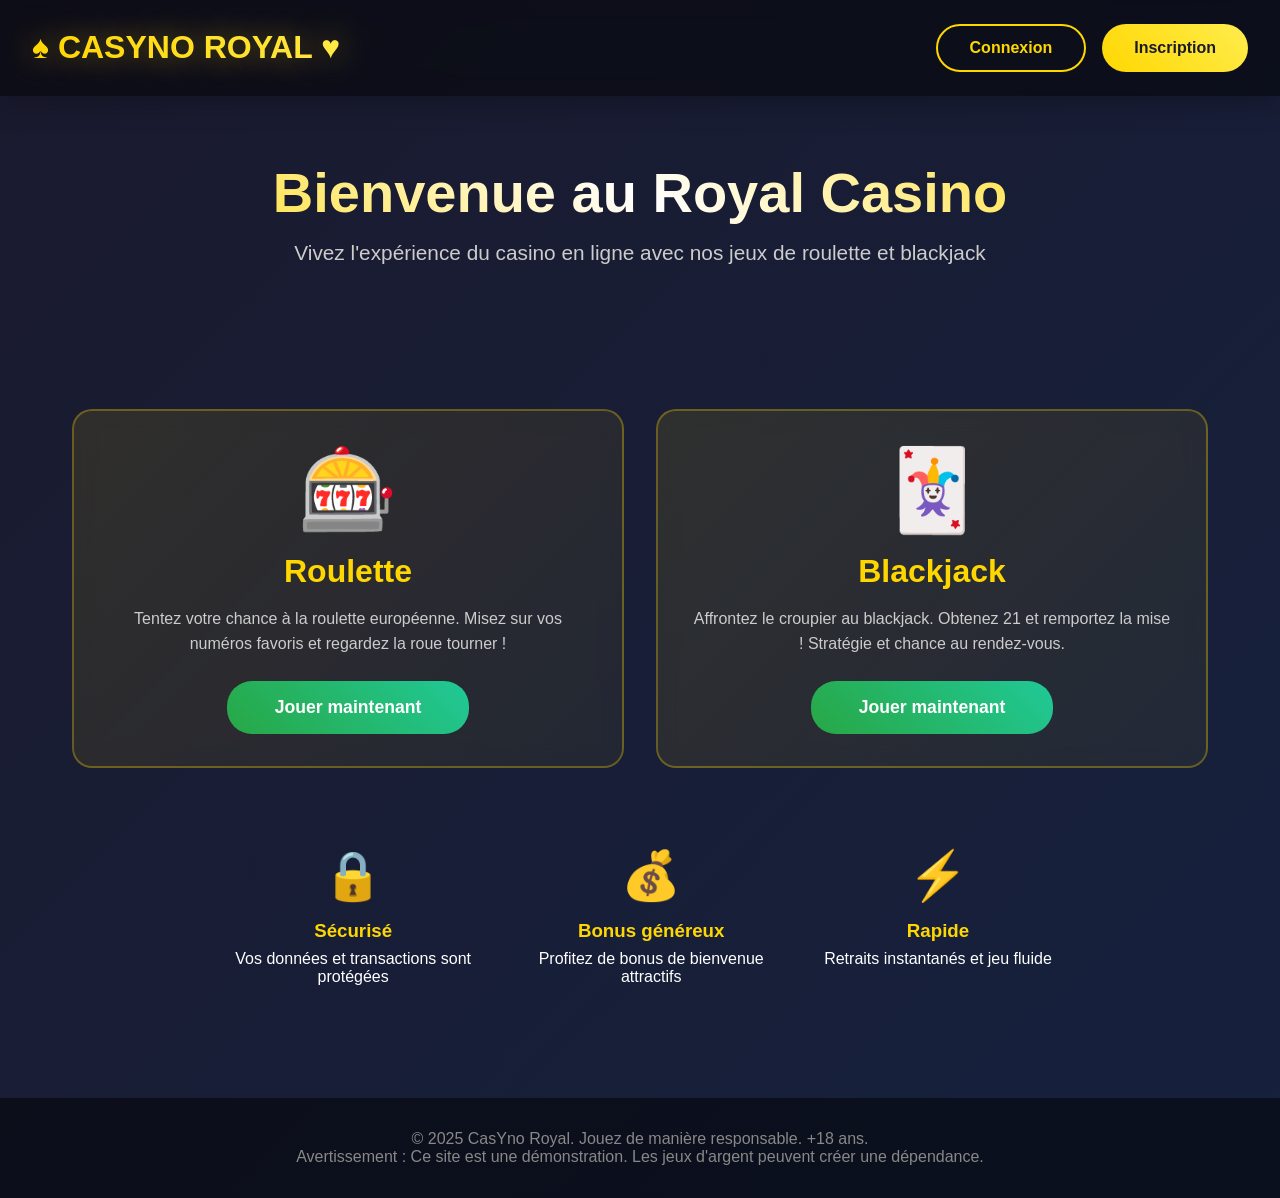
==== src/main/resources/templates/index.html @ c8824fa7 "resolution Roulette dans bdd" ====
<!DOCTYPE html>
<html lang="fr">

<head>
    <meta charset="UTF-8">
    <meta name="viewport" content="width=device-width, initial-scale=1.0">
    <title>CasYno Royal - Roulette & Blackjack en ligne</title>
    <style>
        * {
            margin: 0;
            padding: 0;
            box-sizing: border-box;
        }

        body {
            font-family: 'Arial', sans-serif;
            background: linear-gradient(135deg, #1a1a2e 0%, #16213e 100%);
            color: #fff;
            min-height: 100vh;
        }

        header {
            background: rgba(0, 0, 0, 0.5);
            padding: 1.5rem 2rem;
            display: flex;
            justify-content: space-between;
            align-items: center;
            backdrop-filter: blur(10px);
            box-shadow: 0 4px 30px rgba(0, 0, 0, 0.3);
        }

        .logo {
            font-size: 2rem;
            font-weight: bold;
            background: linear-gradient(45deg, #ffd700, #ffed4e);
            -webkit-background-clip: text;
            -webkit-text-fill-color: transparent;
            text-shadow: 0 0 30px rgba(255, 215, 0, 0.5);
        }

        .auth-buttons {
            display: flex;
            gap: 1rem;
        }

        .btn {
            padding: 0.8rem 2rem;
            border: none;
            border-radius: 25px;
            font-size: 1rem;
            cursor: pointer;
            transition: all 0.3s ease;
            font-weight: bold;
        }

        .btn-login {
            background: transparent;
            border: 2px solid #ffd700;
            color: #ffd700;
        }

        .btn-login:hover {
            background: #ffd700;
            color: #1a1a2e;
            transform: translateY(-2px);
            box-shadow: 0 5px 20px rgba(255, 215, 0, 0.4);
        }

        .btn-signup {
            background: linear-gradient(45deg, #ffd700, #ffed4e);
            color: #1a1a2e;
        }

        .btn-signup:hover {
            transform: translateY(-2px);
            box-shadow: 0 5px 20px rgba(255, 215, 0, 0.6);
        }

        .hero {
            text-align: center;
            padding: 4rem 2rem;
            max-width: 1200px;
            margin: 0 auto;
        }

        .hero h1 {
            font-size: 3.5rem;
            margin-bottom: 1rem;
            background: linear-gradient(45deg, #ffd700, #fff, #ffd700);
            -webkit-background-clip: text;
            -webkit-text-fill-color: transparent;
            animation: shine 3s infinite;
        }

        @keyframes shine {

            0%,
            100% {
                filter: brightness(1);
            }

            50% {
                filter: brightness(1.3);
            }
        }

        .hero p {
            font-size: 1.3rem;
            color: #ccc;
            margin-bottom: 3rem;
        }

        .games-section {
            display: grid;
            grid-template-columns: repeat(auto-fit, minmax(350px, 1fr));
            gap: 2rem;
            max-width: 1200px;
            margin: 0 auto;
            padding: 2rem;
        }

        .game-card {
            background: linear-gradient(135deg, rgba(255, 215, 0, 0.1), rgba(255, 215, 0, 0.05));
            border: 2px solid rgba(255, 215, 0, 0.3);
            border-radius: 20px;
            padding: 2rem;
            text-align: center;
            transition: all 0.3s ease;
            cursor: pointer;
            backdrop-filter: blur(10px);
        }

        .game-card:hover {
            transform: translateY(-10px);
            border-color: #ffd700;
            box-shadow: 0 10px 40px rgba(255, 215, 0, 0.3);
        }

        .game-icon {
            font-size: 5rem;
            margin-bottom: 1rem;
        }

        .game-card h2 {
            font-size: 2rem;
            margin-bottom: 1rem;
            color: #ffd700;
        }

        .game-card p {
            color: #ccc;
            margin-bottom: 1.5rem;
            line-height: 1.6;
        }

        .btn-play {
            background: linear-gradient(45deg, #28a745, #20c997);
            color: white;
            padding: 1rem 3rem;
            border: none;
            border-radius: 25px;
            font-size: 1.1rem;
            cursor: pointer;
            transition: all 0.3s ease;
            font-weight: bold;
        }

        .btn-play:hover {
            transform: scale(1.05);
            box-shadow: 0 5px 20px rgba(40, 167, 69, 0.5);
        }

        .features {
            display: flex;
            justify-content: center;
            gap: 3rem;
            padding: 3rem 2rem;
            flex-wrap: wrap;
            max-width: 1200px;
            margin: 0 auto;
        }

        .feature {
            text-align: center;
            max-width: 250px;
        }

        .feature-icon {
            font-size: 3rem;
            margin-bottom: 1rem;
        }

        .feature h3 {
            color: #ffd700;
            margin-bottom: 0.5rem;
        }

        footer {
            text-align: center;
            padding: 2rem;
            background: rgba(0, 0, 0, 0.5);
            margin-top: 4rem;
            color: #888;
        }

        .modal {
            display: none;
            position: fixed;
            top: 0;
            left: 0;
            width: 100%;
            height: 100%;
            background: rgba(0, 0, 0, 0.8);
            justify-content: center;
            align-items: center;
            z-index: 1000;
        }

        .modal-content {
            background: linear-gradient(135deg, #1a1a2e, #16213e);
            padding: 3rem;
            border-radius: 20px;
            border: 2px solid #ffd700;
            max-width: 400px;
            width: 90%;
        }

        .modal h2 {
            color: #ffd700;
            margin-bottom: 2rem;
            text-align: center;
        }

        .form-group {
            margin-bottom: 1.5rem;
        }

        .form-group label {
            display: block;
            margin-bottom: 0.5rem;
            color: #ccc;
        }

        .form-group input {
            width: 100%;
            padding: 0.8rem;
            border: 2px solid rgba(255, 215, 0, 0.3);
            border-radius: 10px;
            background: rgba(0, 0, 0, 0.3);
            color: #fff;
            font-size: 1rem;
        }

        .form-group input:focus {
            outline: none;
            border-color: #ffd700;
        }

        .close-modal {
            float: right;
            font-size: 2rem;
            cursor: pointer;
            color: #ffd700;
            line-height: 1;
        }

        @media (max-width: 768px) {
            .hero h1 {
                font-size: 2.5rem;
            }

            .games-section {
                grid-template-columns: 1fr;
            }
        }
    </style>
</head>

<body>
    <header>
        <div class="logo">♠ CASYNO ROYAL ♥</div>
        <div class="auth-buttons">
            <button class="btn btn-login" onclick="window.location.href='/login'">
                Connexion
            </button>
            <button class="btn btn-signup" onclick="openModal('signup')">Inscription</button>
        </div>
    </header>

    <div class="hero">
        <h1>Bienvenue au Royal Casino</h1>
        <p>Vivez l'expérience du casino en ligne avec nos jeux de roulette et blackjack</p>
    </div>

    <div class="games-section">
        <div class="game-card">
            <div class="game-icon">🎰</div>
            <h2>Roulette</h2>
            <p>Tentez votre chance à la roulette européenne. Misez sur vos numéros favoris et regardez la roue tourner !
            </p>
            <button class="btn-play" onclick="alert('Connectez-vous pour jouer!')">Jouer maintenant</button>
        </div>

        <div class="game-card">
            <div class="game-icon">🃏</div>
            <h2>Blackjack</h2>
            <p>Affrontez le croupier au blackjack. Obtenez 21 et remportez la mise ! Stratégie et chance au rendez-vous.
            </p>
            <button class="btn-play" onclick="alert('Connectez-vous pour jouer!')">Jouer maintenant</button>
        </div>
    </div>

    <div class="features">
        <div class="feature">
            <div class="feature-icon">🔒</div>
            <h3>Sécurisé</h3>
            <p>Vos données et transactions sont protégées</p>
        </div>
        <div class="feature">
            <div class="feature-icon">💰</div>
            <h3>Bonus généreux</h3>
            <p>Profitez de bonus de bienvenue attractifs</p>
        </div>
        <div class="feature">
            <div class="feature-icon">⚡</div>
            <h3>Rapide</h3>
            <p>Retraits instantanés et jeu fluide</p>
        </div>
    </div>

    <div id="loginModal" class="modal">
        <div class="modal-content">
            <span class="close-modal" onclick="closeModal('login')">&times;</span>
            <h2>Connexion</h2><a href="/login" class="btn btn-primary btn-lg">Connexion</a>
        </div>
    </div>

    <div id="signupModal" class="modal">
        <div class="modal-content">
            <span class="close-modal" onclick="closeModal('signup')">&times;</span>
            <h2>Inscription</h2>
            <form onsubmit="handleSignup(event)">
                <div class="form-group">
                    <label for="signupName">Nom</label>
                    <input type="text" id="signupName" required>
                </div>
                <div class="form-group">
                    <label for="signupEmail">Email</label>
                    <input type="email" id="signupEmail" required>
                </div>
                <div class="form-group">
                    <label for="signupPassword">Mot de passe</label>
                    <input type="password" id="signupPassword" required>
                </div>
                <button type="submit" class="btn btn-signup" style="width: 100%;">S'inscrire</button>
            </form>
        </div>
    </div>

    <footer>
        <p>&copy; 2025 CasYno Royal. Jouez de manière responsable. +18 ans.</p>
        <p>Avertissement : Ce site est une démonstration. Les jeux d'argent peuvent créer une dépendance.</p>
    </footer>

    <script>
        function openModal(type) {
            const modal = document.getElementById(type + 'Modal');
            modal.style.display = 'flex';
        }

        function closeModal(type) {
            const modal = document.getElementById(type + 'Modal');
            modal.style.display = 'none';
        }

        function handleLogin(e) {
            e.preventDefault();
            const email = document.getElementById('loginEmail').value;
            alert('Connexion réussie pour ' + email + '!');
            closeModal('login');
        }

        function handleSignup(e) {
            e.preventDefault();
            const name = document.getElementById('signupName').value;
            alert('Inscription réussie pour ' + name + '! Vous pouvez maintenant vous connecter.');
            closeModal('signup');
        }

        window.onclick = function (event) {
            if (event.target.classList.contains('modal')) {
                event.target.style.display = 'none';
            }
        }
    </script>
</body>

</html>
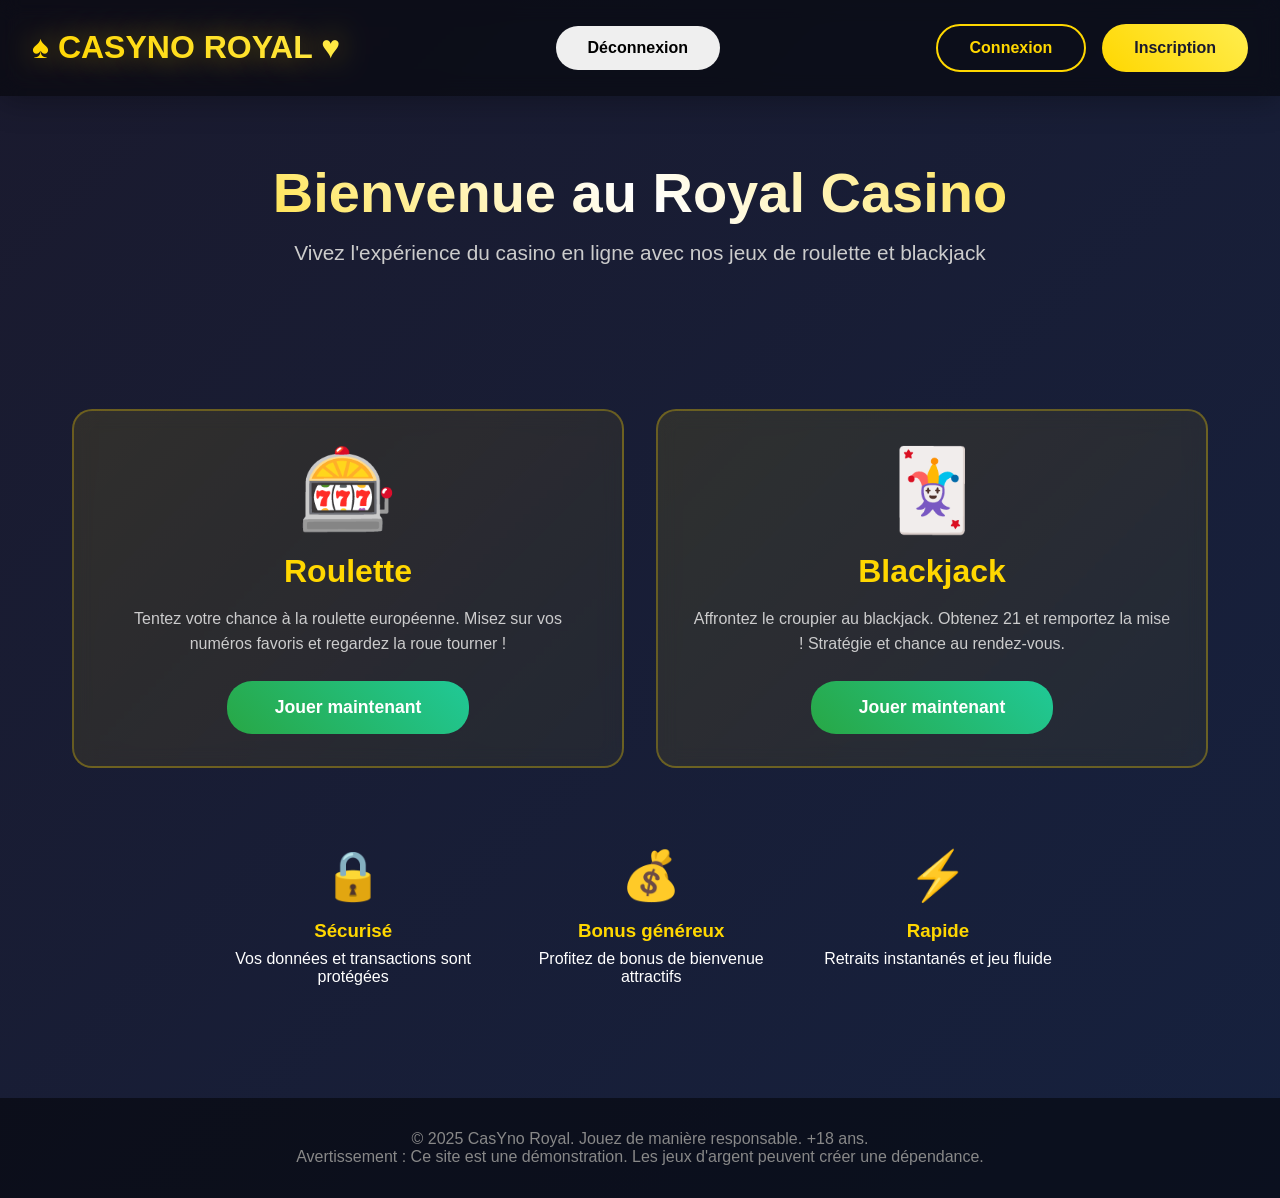
==== commit 5eeff53b: "possibilité de creer un compte, se connecter, deconnecter et d'acceder à la bdd h2-console. Les info" ====
--- a/src/main/resources/templates/index.html
+++ b/src/main/resources/templates/index.html
@@ -279,15 +279,25 @@
 <body>
     <header>
         <div class="logo">♠ CASYNO ROYAL ♥</div>
-        <div class="auth-buttons">
+
+        <div class="auth-buttons" th:if="${session.user}">
+            <button type="submit" class="btn btn-logout" onclick="window.location.href='/logout'">
+                Déconnexion
+            </button>
+        </div>
+
+        <div class="auth-buttons" th:unless="${session.user}">
             <button class="btn btn-login" onclick="window.location.href='/login'">
                 Connexion
             </button>
-            <button class="btn btn-signup" onclick="openModal('signup')">Inscription</button>
+            <button class="btn btn-signup" onclick="window.location.href='/signup'">
+                Inscription
+            </button>
         </div>
     </header>
 
     <div class="hero">
+        <div class="alert alert-info" th:if="${message}" th:text="${message}"></div>
         <h1>Bienvenue au Royal Casino</h1>
         <p>Vivez l'expérience du casino en ligne avec nos jeux de roulette et blackjack</p>
     </div>
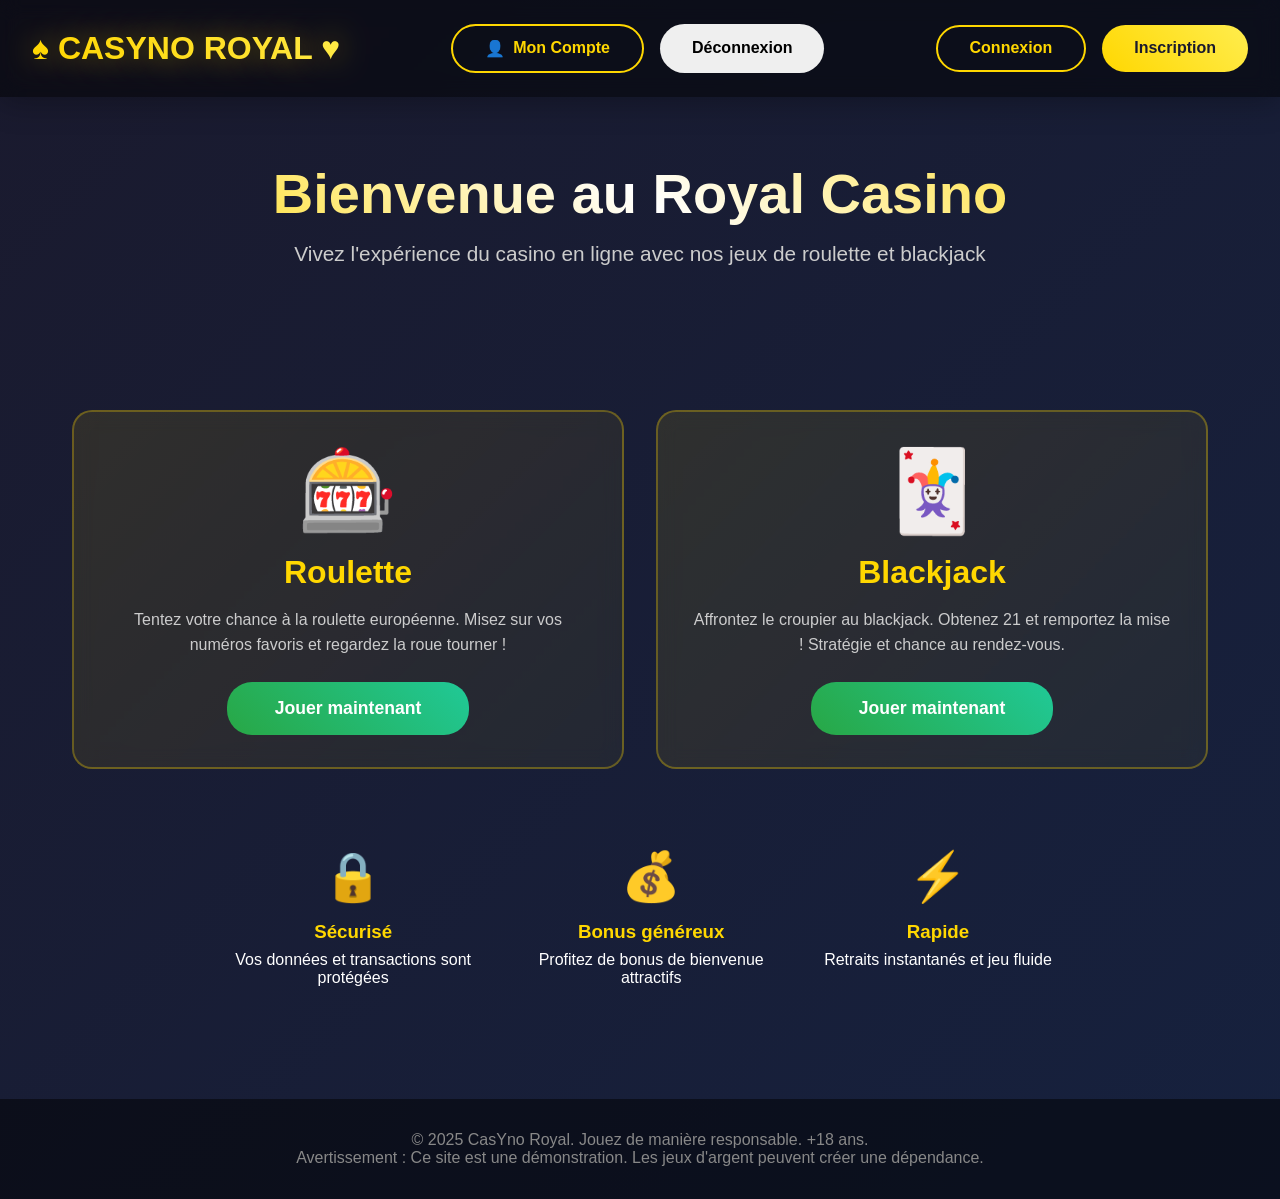
==== commit 32b4b5b3: "ajout de la page du compte. Possibilité de modifier son nom, prenom, mot de passe" ====
--- a/src/main/resources/templates/index.html
+++ b/src/main/resources/templates/index.html
@@ -74,6 +74,22 @@
         .btn-signup:hover {
             transform: translateY(-2px);
             box-shadow: 0 5px 20px rgba(255, 215, 0, 0.6);
+        }
+
+        .btn-myaccount {
+            background: transparent;
+            border: 2px solid #ffd700;
+            color: #ffd700;
+            display: flex;
+            align-items: center;
+            gap: 8px;
+        }
+
+        .btn-myaccount:hover {
+            background: #ffd700;
+            color: #1a1a2e;
+            transform: translateY(-2px);
+            box-shadow: 0 5px 20px rgba(255, 215, 0, 0.4);
         }
 
         .hero {
@@ -281,6 +297,9 @@
         <div class="logo">♠ CASYNO ROYAL ♥</div>
 
         <div class="auth-buttons" th:if="${session.user}">
+            <button type="submit" class="btn btn-myaccount" onclick="window.location.href='/myaccount'">
+                <span>👤</span> Mon Compte
+            </button>
             <button type="submit" class="btn btn-logout" onclick="window.location.href='/logout'">
                 Déconnexion
             </button>
@@ -308,7 +327,7 @@
             <h2>Roulette</h2>
             <p>Tentez votre chance à la roulette européenne. Misez sur vos numéros favoris et regardez la roue tourner !
             </p>
-            <button class="btn-play" onclick="alert('Connectez-vous pour jouer!')">Jouer maintenant</button>
+            <button class="btn-play" onclick="window.location.href = '/games/roulette';" >Jouer maintenant</button>
         </div>
 
         <div class="game-card">
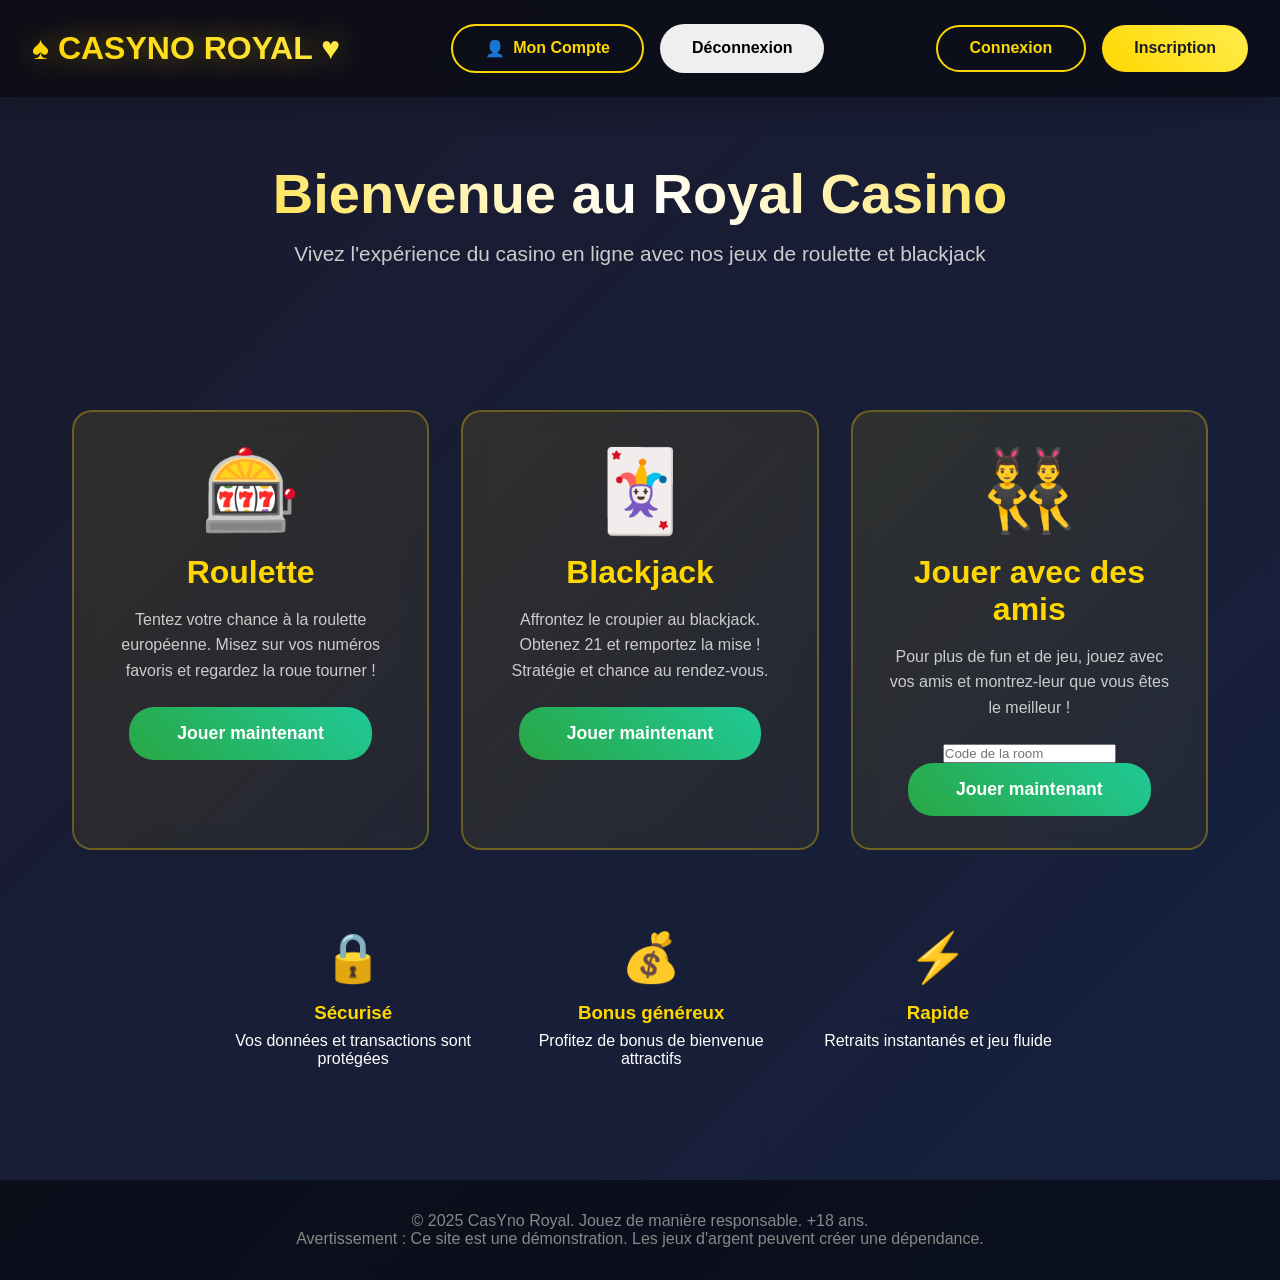
==== commit b161f62e: "Ajout du hashage des rooms ainsi que des améliorations pour les rooms." ====
--- a/src/main/resources/templates/index.html
+++ b/src/main/resources/templates/index.html
@@ -1,6 +1,5 @@
 <!DOCTYPE html>
-<html lang="fr">
-
+<html lang="fr" xmlns:th="http://www.thymeleaf.org">
 <head>
     <meta charset="UTF-8">
     <meta name="viewport" content="width=device-width, initial-scale=1.0">
@@ -335,9 +334,21 @@
             <h2>Blackjack</h2>
             <p>Affrontez le croupier au blackjack. Obtenez 21 et remportez la mise ! Stratégie et chance au rendez-vous.
             </p>
-            <button class="btn-play" onclick="alert('Connectez-vous pour jouer!')">Jouer maintenant</button>
+            <button class="btn-play" onclick="window.location.href = '/games/blackjack';">Jouer maintenant</button>
+        </div>
+
+        <div class="game-card">
+            <div class="game-icon">👯‍♂️</div>
+            <h2>Jouer avec des amis</h2>
+            <p>Pour plus de fun et de jeu, jouez avec vos amis et montrez-leur que vous êtes le meilleur !</p>
+            <input type="text" id="roomCodeInput" class="form-control" placeholder="Code de la room" aria-label="Code de la room" aria-describedby="basic-addon2">
+            <button class="btn-play" onclick="joinRoom()">Jouer maintenant</button>
+            <div th:if="${error}" class="alert alert-danger" role="alert">
+                <span th:text="${error}"></span>
+            </div>
         </div>
     </div>
+
 
     <div class="features">
         <div class="feature">
@@ -421,6 +432,16 @@
                 event.target.style.display = 'none';
             }
         }
+        function joinRoom() {
+        var code = document.getElementById("roomCodeInput").value;
+
+        if (code.trim() !== "") {
+            window.location.href = '/games?idRoom=' + encodeURIComponent(code);
+        } else {
+            alert("Veuillez entrer un code de room !");
+        }
+    }
+
     </script>
 </body>
 
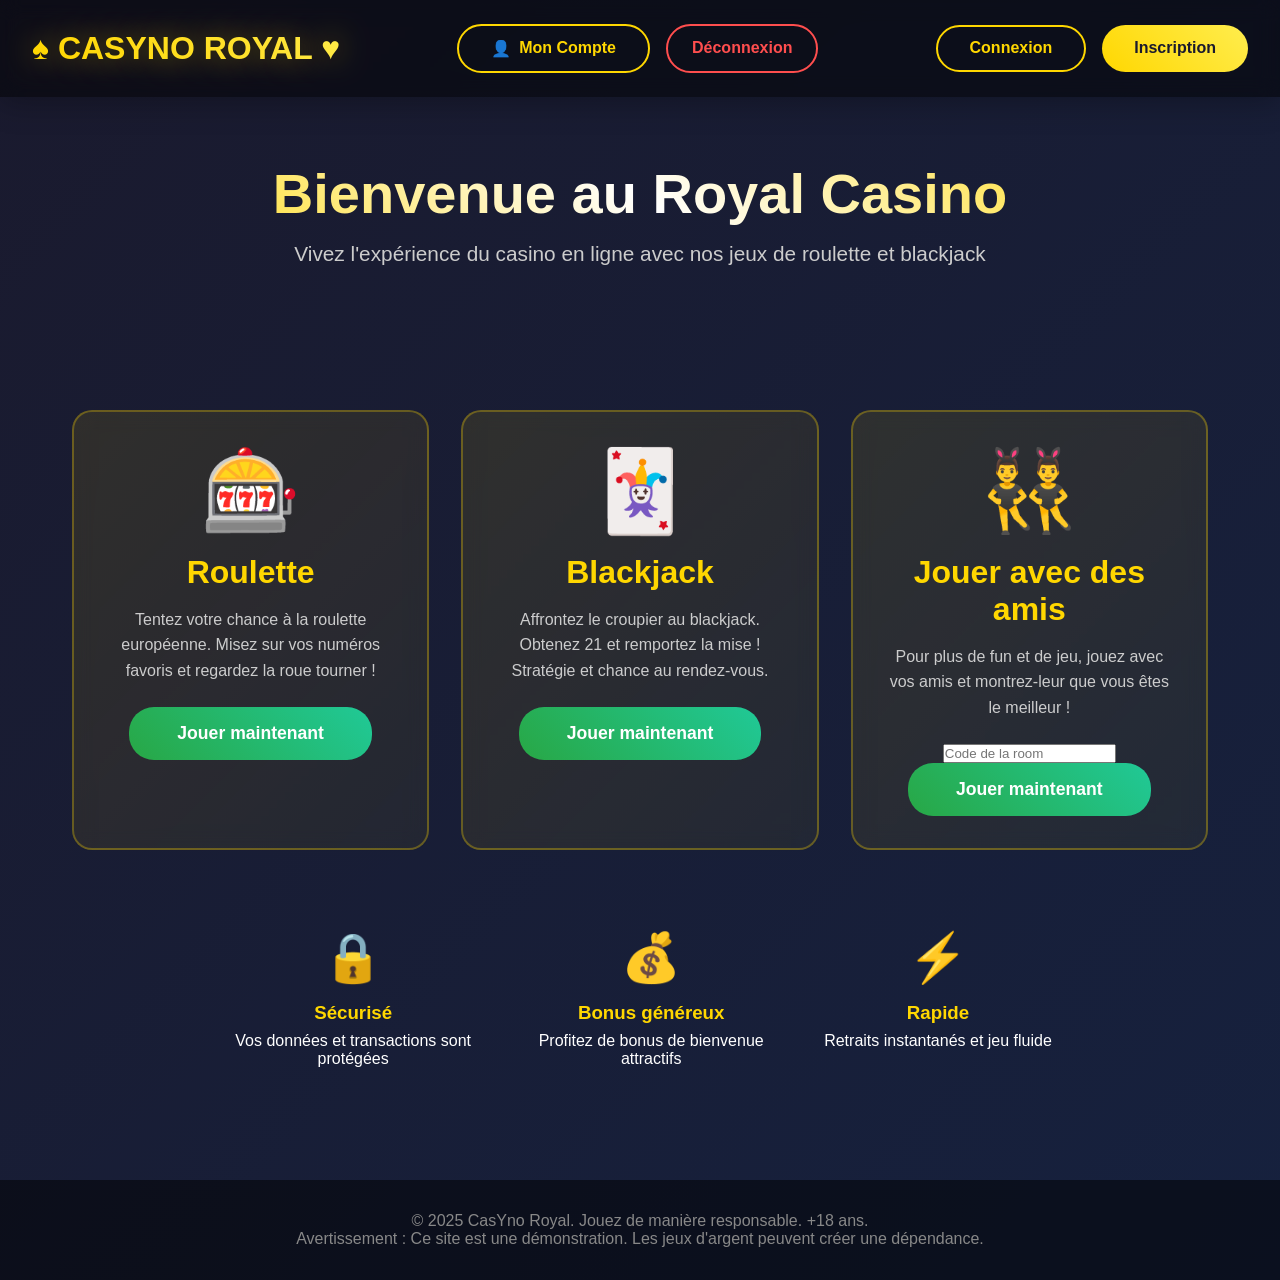
==== commit b7d0eac9: "hachage du mot de passe et h2-console est accessible seulement pour un Admin" ====
--- a/src/main/resources/templates/index.html
+++ b/src/main/resources/templates/index.html
@@ -73,6 +73,21 @@
         .btn-signup:hover {
             transform: translateY(-2px);
             box-shadow: 0 5px 20px rgba(255, 215, 0, 0.6);
+        }
+
+        .btn-logout {
+            background: transparent;
+            border: 2px solid #ff4e4e;
+            color: #ff4e4e;
+            padding: 0.5rem 1.5rem;
+            border-radius: 25px;
+            font-weight: bold;
+            transition: all 0.3s;
+        }
+
+        .btn-logout:hover {
+            background: #ff4e4e;
+            color: white;
         }
 
         .btn-myaccount {
